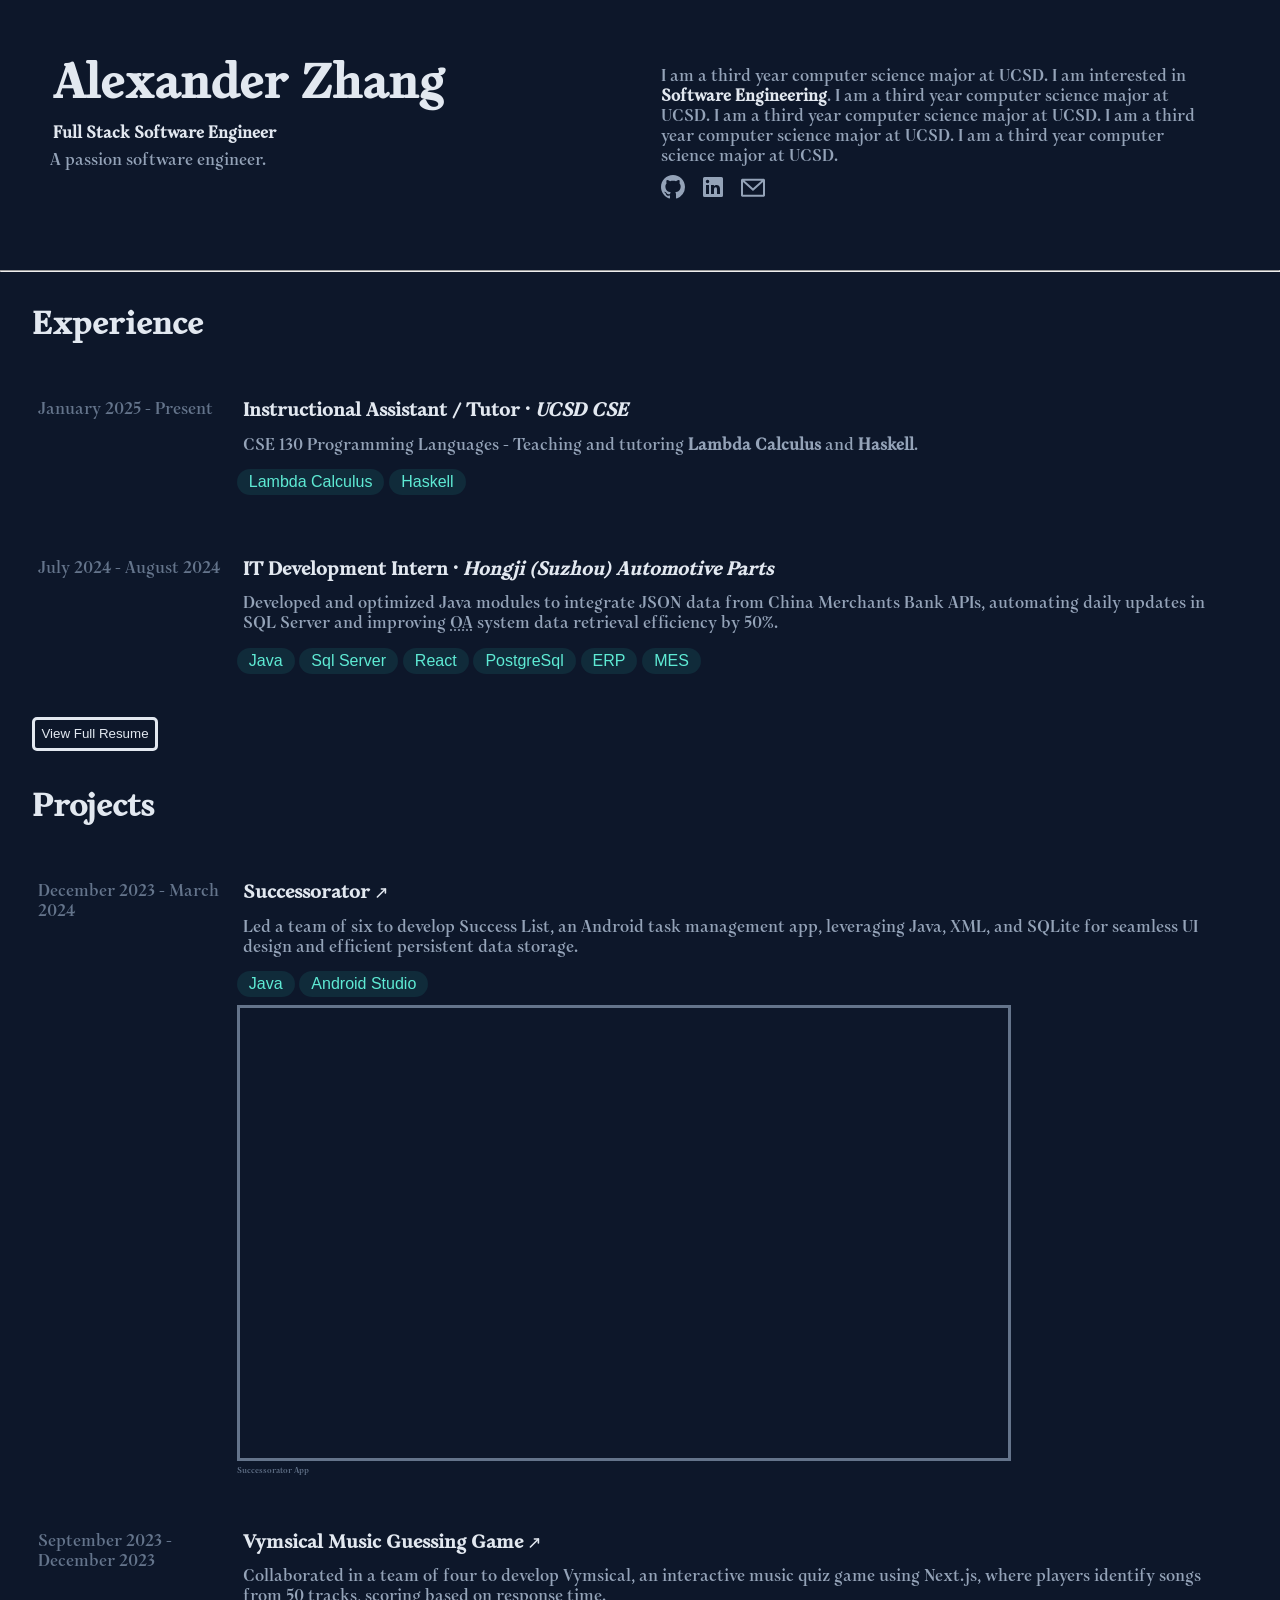
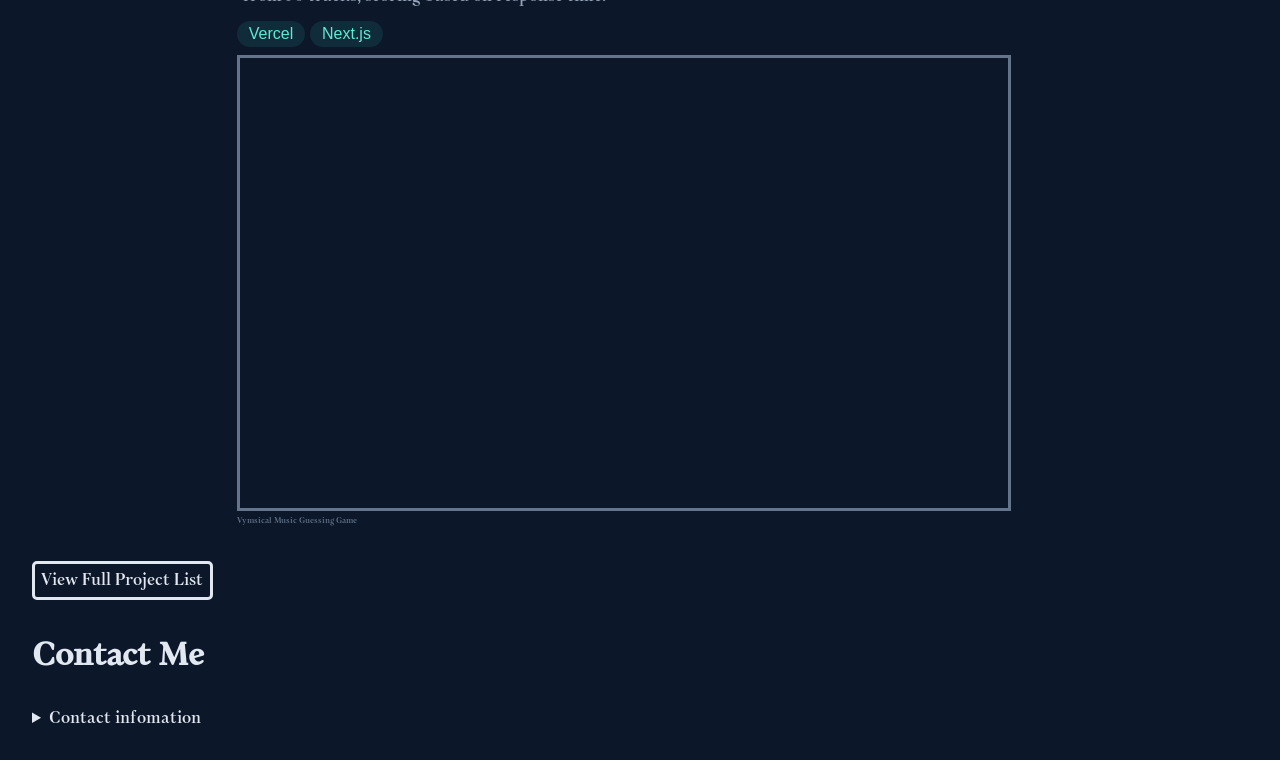
==== index.html @ 4f4a3b70 "init" ====
<!DOCTYPE html>
<html lang="en">

<head>
	<meta charset="utf-8">
    <meta name="viewport" content="width=device-width, initial-scale=1">
	<title>Portfolio</title>
    <link rel="stylesheet" href="styles.css">

</head>

<body>
    <header>
        <section id="myself">
            <h1>Alexander Zhang</h1>
            <h2>Full Stack Software Engineer</h2>
            <p>A passion software engineer.</p>
        </section>
        
        <aside>
            <p>
                I am a third year computer science major at UCSD. I am interested in <strong>Software Engineering</strong>. I am a third year computer science major at UCSD. I am a third year computer science major at UCSD. I am a third year computer science major at UCSD. I am a third year computer science major at UCSD.
            </p>
            <nav>
                <a title="Github" href="https://github.com/AlexanderZhangWang"><span class="sr">Github</span><svg xmlns="http://www.w3.org/2000/svg" viewBox="0 0 16 16" class="logo" aria-hidden="true"><path d="M8 0C3.58 0 0 3.58 0 8c0 3.54 2.29 6.53 5.47 7.59.4.07.55-.17.55-.38 0-.19-.01-.82-.01-1.49-2.01.37-2.53-.49-2.69-.94-.09-.23-.48-.94-.82-1.13-.28-.15-.68-.52-.01-.53.63-.01 1.08.58 1.23.82.72 1.21 1.87.87 2.33.66.07-.52.28-.87.51-1.07-1.78-.2-3.64-.89-3.64-3.95 0-.87.31-1.59.82-2.15-.08-.2-.36-1.02.08-2.12 0 0 .67-.21 2.2.82.64-.18 1.32-.27 2-.27.68 0 1.36.09 2 .27 1.53-1.04 2.2-.82 2.2-.82.44 1.1.16 1.92.08 2.12.51.56.82 1.27.82 2.15 0 3.07-1.87 3.75-3.65 3.95.29.25.54.73.54 1.48 0 1.07-.01 1.93-.01 2.2 0 .21.15.46.55.38A8.013 8.013 0 0016 8c0-4.42-3.58-8-8-8z"></path></svg></a> 
                <a title="Linkedin" href="https://www.linkedin.com/in/alexander-zhang-wang/"><span class="sr">Linkedin</span><svg xmlns="http://www.w3.org/2000/svg" viewBox="0 0 24 24" class="logo" aria-hidden="true"><path d="M20.5 2h-17A1.5 1.5 0 002 3.5v17A1.5 1.5 0 003.5 22h17a1.5 1.5 0 001.5-1.5v-17A1.5 1.5 0 0020.5 2zM8 19H5v-9h3zM6.5 8.25A1.75 1.75 0 118.3 6.5a1.78 1.78 0 01-1.8 1.75zM19 19h-3v-4.74c0-1.42-.6-1.93-1.38-1.93A1.74 1.74 0 0013 14.19a.66.66 0 000 .14V19h-3v-9h2.9v1.3a3.11 3.11 0 012.7-1.4c1.55 0 3.36.86 3.36 3.66z"></path></svg></a> 
                <a title="Email" href="mailto:alexanderzhangwang@hotmail.com"><span class="sr">Email</span><svg viewBox="3 2.5 18 18" class="logo" aria-hidden="true" xmlns="http://www.w3.org/2000/svg"><path fill-rule="evenodd" clip-rule="evenodd" d="M3.75 5.25L3 6V18L3.75 18.75H20.25L21 18V6L20.25 5.25H3.75ZM4.5 7.6955V17.25H19.5V7.69525L11.9999 14.5136L4.5 7.6955ZM18.3099 6.75H5.68986L11.9999 12.4864L18.3099 6.75Z"/></a> 
            </nav>
        </aside>
    </header>

    <main>
        <noscript>This browser does not support Javascript</noscript>
        
        <hr>

        <section id="experience">
            <h2>Experience</h2>
            <div>
                <ol class="experience_list">
                    <li>
                        <header>January 2025 - Present</header>
                        <div>
                            <h3>
                                <span>
                                    Instructional Assistant / Tutor · <i>UCSD CSE</i>
                                </span>
                            </h3>
                            <p>
                                CSE 130 Programming Languages - Teaching and tutoring <b>Lambda Calculus</b> and <b>Haskell</b>.
                            </p>
                            <ul class="skill">                              
                                <li>Lambda Calculus</li>
                                <li>Haskell</li>
                            </ul>
                        </div>
                    </li>

                    <li>
                        <header>July 2024 - August 2024</header>
                        <div>
                            <h3>
                                <span>
                                    IT Development Intern · <em>Hongji (Suzhou) Automotive Parts</em>
                                </span>
                            </h3>
                            <p>
                                Developed and optimized Java modules to integrate JSON data from China Merchants Bank APIs, automating daily updates in
                                SQL Server and improving <abbr title="Office Automation">OA</abbr> system data retrieval efficiency by 50%.                            </p>
                            <ul class="skill">
                                <li>Java</li>
                                <li>Sql Server</li>
                                <li>React</li>
                                <li>PostgreSql</li>
                                <li>ERP</li>
                                <li>MES</li>
                            </ul>
                        </div>
                    </li>
                </ol>
            </div>
            <button class="resume" type="button">View Full Resume</button>
        </section>

        <section id="projects">
            <h2>Projects</h2>
            <div>
                <ol class="project_list">
                    <li>
                        <header>December 2023 - March 2024</header>
                        <div>
                            <h3>
                                <span>
                                    Successorator 
                                    <a title="Link" href="https://github.com/CSE-110-Winter-2024/project-team-25">
                                    <svg xmlns="http://www.w3.org/2000/svg" class="link" aria-hidden="true" viewBox="0 0 16 12"><line x1="3" y1="13" x2="13" y2="3" stroke="currentColor" stroke-width="2" stroke-linecap="round" stroke-linejoin="round"/><polyline points="8,3 13,3 13,8" fill="none" stroke="currentColor" stroke-width="2" stroke-linecap="round" stroke-linejoin="round"/></svg>
                                    </a>
                                </span>
                            </h3>
                            <p>
                                Led a team of six to develop Success List, an Android task management app, leveraging Java, XML, and SQLite for seamless UI
                                design and efficient persistent data storage.                            </p>
                            <ul class="skill">
                                <li>Java</li>
                                <li>Android Studio</li> 
                            </ul>
                            <figure>
                                <picture>
                                    <source media="(max-width: 1024px)" srcset="images/successorator_m.png">
                                    <source media="(max-width: 480px)" srcset="images/successorator_s.png">
                                    <img src="images/successorator_l.png" alt="Project Screenshot">
                                </picture>
                                <figcaption>Successorator App</figcaption>
                            </figure>
                        </div>
                    </li>

                    <li>
                        <header>September 2023 - December 2023</header>
                        <div>
                            <h3>
                                Vymsical Music Guessing Game
                                <a title="Link" href="https://vymsical-dev.vercel.app/start">
                                    <svg xmlns="http://www.w3.org/2000/svg" class="link" aria-hidden="true" viewBox="0 0 16 12"><line x1="3" y1="13" x2="13" y2="3" stroke="currentColor" stroke-width="2" stroke-linecap="round" stroke-linejoin="round"/><polyline points="8,3 13,3 13,8" fill="none" stroke="currentColor" stroke-width="2" stroke-linecap="round" stroke-linejoin="round"/></svg>
                                </a>
                            </h3>
                            <p>
                                Collaborated in a team of four to develop Vymsical, an interactive music quiz game using Next.js, where players identify songs from
                                50 tracks, scoring based on response time.
                            </p>
                            <ul class="skill">
                                    <li>Vercel</li>
                                    <li>Next.js</li>
                            </ul>
                            <figure>
                                <picture>
                                    <source media="(min-width: 800px)" srcset="images/vymsical_proj_m.png">
                                    <source media="(min-width: 400px)" srcset="images/vymsical_proj_s.png">
                                    <img src="images/vymsical_proj_l.png" alt="Project Screenshot">
                                </picture>
                                <figcaption>Vymsical Music Guessing Game</figcaption>
                            </figure>
                        </div>
                    </li>
                </ol>
            </div>
            <a title="Full Project List" class="proj_list_button" href="project_list.html">
                View Full Project List
            </a>
        </section>

        <section id="contact">
            <h2>Contact Me</h2>
            <details>
                <summary>Contact infomation</summary>
                <form action="/submit" method="post">
                    <fieldset>
                        <legend>Your Details</legend>
                        <label for="name">Name:</label>
                        <input type="text" id="name" name="name" required>
                        <br>
                        <label for="email">Email:</label>
                        <input type="email" id="email" name="email" required>
                        <br>
                        <label for="topic">Topic:</label>
                        <input list="topics" id="topic" name="topic">
                        <datalist id="topics">
                            <option value="Job Opportunity">
                            <option value="Collaboration">
                            <option value="Question">
                            <option value="Other"></option>
                        </datalist>
                        <br>
                        <label for="message">Message:</label>
                        <textarea id="message" name="message" rows="4" required></textarea>
                        <br>
                        <button type="submit">Send</button>
                    </fieldset>
                  </form>
            </details>
          </section>
    </main>
	
    <footer>
        
    </footer>
</body>

</html>
---- styles.css ----
:root {
    --primary-bg: color(display-p3 0.06 0.09 0.16);
    --fallback-bg: rgb(15, 23, 42);
}
* {
    background-color: var(--primary-bg, --fallback-bg);
    /* border: solid; */
    padding: 0;
    margin: 0;
}

@font-face {
    font-family: "Monomakh";
    src: url("Monomakh-Regular.ttf");
}

body {
    font-family: "Monomakh", sans-serif;
}
  
h1, h2, h3 {
    color: rgb(226, 232, 240);
    color: color-mix(in srgb, #E2E8F0 100%, black 0%)
}
  
p {
    color: #94A3B8;
}

#myself {
    margin: 0.2rem;
    padding: 0.2rem;
  
    h1 {
        margin: 0.2rem;
        padding: 0.2rem;
        font-size: 3rem;
    }
    h2 {
        margin: 0.2rem;
        padding: 0.2rem;
        font-size: 1rem;
    }
    p {
        margin: 0.2rem;
        font-size: 1rem;
    }
}
  
body {
    > header {
        display: flex;
        flex-direction: column;
        margin: 2rem;
    }
}
  
aside {
    text-align: left;
    padding: 0.2rem;
  
    p {
        margin: 0.2rem;
        padding: 0.2rem;
    }
}
  
.light-white {
    color: #94A3B8;
}
  
strong, bold, .resume {
    color: #E2E8F0;
}
  
.proj_list_button {
    display: inline-block;
    text-decoration: none;
    margin: 0.2rem 2rem;
    padding: 0.4rem;
    border-radius: 5px;
    color: #E2E8F0;
    border: solid;
}
  
li {
    header {
        color: #64748B;
    }
}
  
nav {
    color: #94A3B8;
    display: flex;
    gap: 1rem;
    margin: 0.2rem;
    padding: 0.2rem;
}
  
.sr {
    position: absolute;
    clip: rect(0, 0, 0, 0);
}
  
.logo {
    width: 1.5rem;
    height: 1.5rem;
    fill: #94A3B8;
  
    &:hover {
        fill: #E2E8F0;
    }
}

.link {
    width: 0.8rem;
    height: 0.8rem;
    color: #E2E8F0;
    transition: transform 0.3s ease;
}
.link:hover {
    transform: scale(1.2);
    color: #94A3B8;
    animation: r 2s ease-in-out;
}
@keyframes r {
    0%, 100%   { transform: translateX(0);}
    50% { transform: translateX(0.2rem);}
}
  
.experience_list,
.project_list {
    list-style: none;
    padding: 0;
    margin: 0;
  
    > li {
        margin: 1rem;
        padding: 1rem;
    
        header {
            margin: 0.2rem;
            padding: 0.2rem;
        }
        div {
            h3 {
                margin: 0.2rem;
                padding: 0.2rem;
                em {
                    display: inline;
                }
            }
            p {
                margin: 0.2rem;
                padding: 0.2rem;
            }
        }
    }
}
figure:has(figcaption) {
    figcaption {
        color: #64748B;
        font-size: 0.5rem;
    }
}
.skill {
    display: flex;
    flex-wrap: wrap;
    gap: 0.3rem;
  
    li {
        margin-bottom: 0.5rem;
        margin-top: 0.5rem;
        color: rgb(94, 234, 212);
        padding: 0.25rem 0.75rem;
        background-color: rgba(45, 212, 191, 0.1);
        border-radius: 9999px;
        display: inline-flex;
        align-items: center;
        border: 0 solid #e5e7eb;
        font-family: sans-serif;
        font-size: 1rem;
    }
}
.resume {
    margin: 0.2rem 2rem;
    padding: 0.4rem;
    border-radius: 5px;
    border: solid;
}
  
img {
    border: solid;
    color: #64748B;
}
  
#experience,
#projects,
#contact {
    h2 {
        margin: 1rem;
        padding: 1rem;
        font-size: 2rem;
    }
}
  
#contact {
    color: #E2E8F0;
    summary {
        margin-top: 1rem;
        margin-left: 2rem;
        margin-right: 2rem;
        margin-bottom: 2rem;
    }
    button {
        color: #E2E8F0;
        border: solid;
        margin: 1rem;
        padding: 1rem;
    }
}
@media (max-width: 480px) {
    * {
      /* background-color: blue; */
    }
    body {
        > header {
            flex-direction: column;
        }
    }
    #myself,
    aside {
        width: 100%;
    }
    img {
        width: 70dvw;
        height: 70dvh;
        object-fit: cover;
        object-position: top left;
    }
}
@media (min-width: 481px) and (max-width: 1024px) {
    * {
      /* background-color: yellow; */
    }
    body {
        > header {
            flex-direction: column;
        }
    }
    #myself {
        width: 100%;
    }
    aside {
        width: 100%;
        margin: 0.2rem;
        padding: 0.2rem;
    }
    .experience_list,
    .project_list {
        > li {
            display: flex;
            align-items: stretch;
  
            header {
                display: flex;
                width: 15vw;
            }
            div {
                flex: 1;
                display: flex;
                flex-direction: column;
                h3 {
                    em {
                        display: block;
                    }
                }
            }
        }
    }
    img {
        width: 60dvw;
        height: 50dvh;
        object-fit: contain;
    }
}
@media (min-width: 1025px) {
    * {
      /* background-color: green; */
    }
    body {
        > header {
            flex-direction: row;
            justify-content: space-between;
            align-items: stretch;
            padding: 0.5rem;
            gap: 1rem;
        }
    }
    #myself {
        width: 50%;
    }
    aside {
        width: 50%;
        margin: 1rem;
    }
    .experience_list,
    .project_list {
        > li {
            display: flex;
            align-items: stretch;
            header {
                display: flex;
                width: 15vw;
            }
            div {
                flex: 1;
                display: flex;
                flex-direction: column;
            }
        }
    }
    img {
        width: 60dvw;
        height: 50dvh;
        object-fit: contain;
    }
}
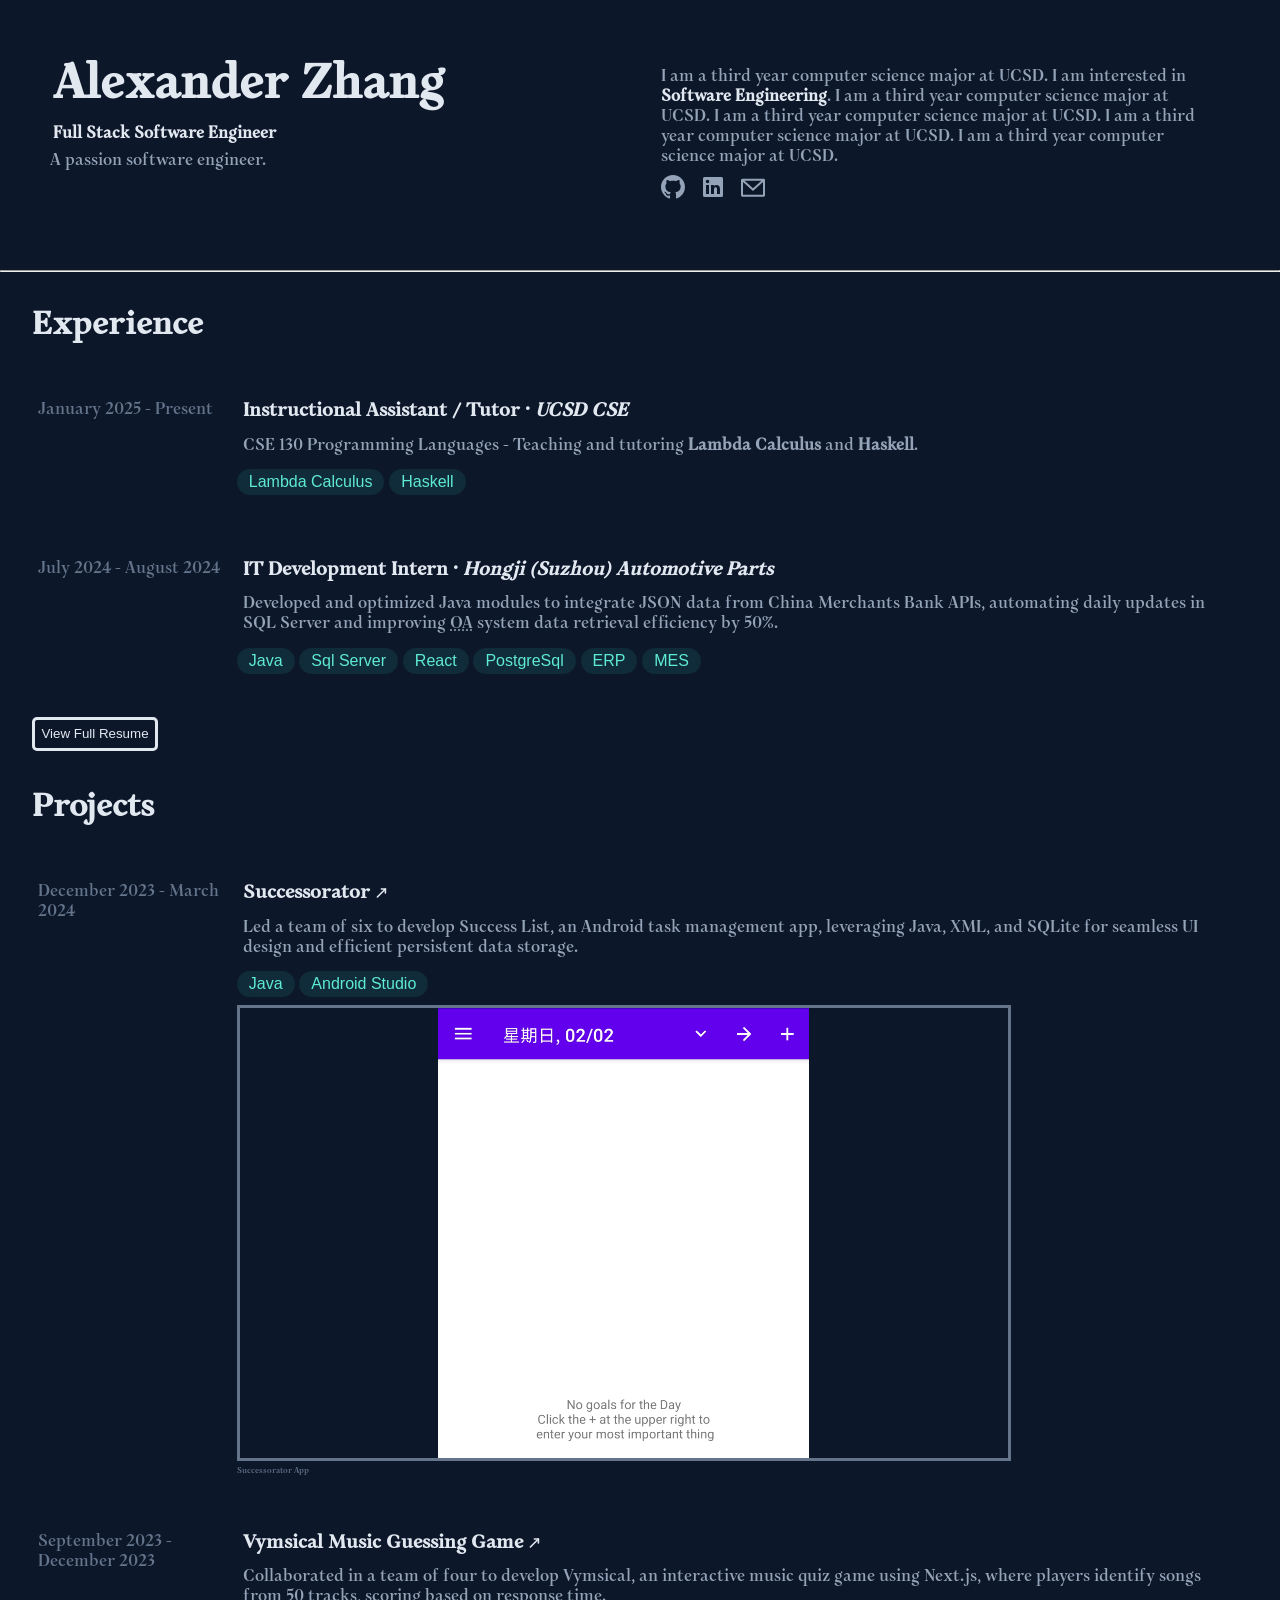
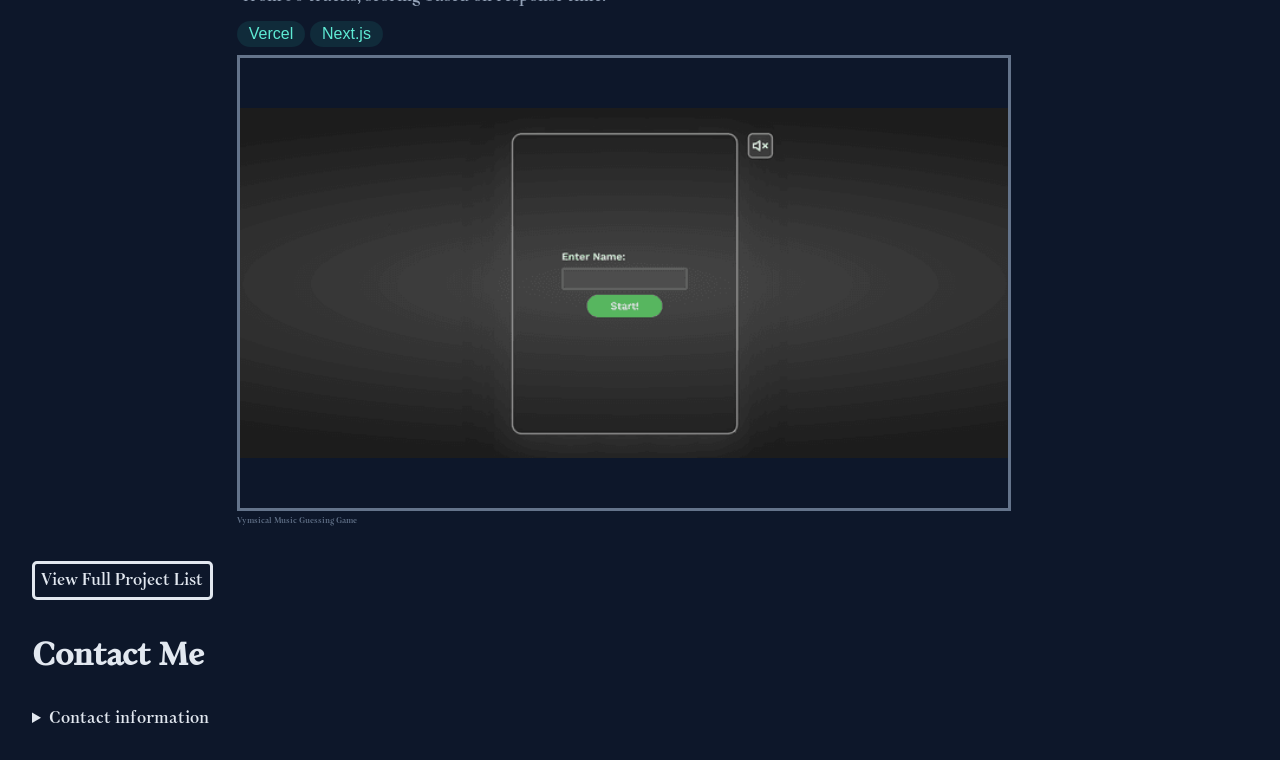
==== commit cfc1e079: "styled form" ====
--- a/index.html
+++ b/index.html
@@ -152,33 +152,39 @@
         <section id="contact">
             <h2>Contact Me</h2>
             <details>
-                <summary>Contact infomation</summary>
-                <form action="/submit" method="post">
-                    <fieldset>
-                        <legend>Your Details</legend>
-                        <label for="name">Name:</label>
-                        <input type="text" id="name" name="name" required>
-                        <br>
-                        <label for="email">Email:</label>
-                        <input type="email" id="email" name="email" required>
-                        <br>
-                        <label for="topic">Topic:</label>
-                        <input list="topics" id="topic" name="topic">
-                        <datalist id="topics">
-                            <option value="Job Opportunity">
-                            <option value="Collaboration">
-                            <option value="Question">
-                            <option value="Other"></option>
-                        </datalist>
-                        <br>
-                        <label for="message">Message:</label>
-                        <textarea id="message" name="message" rows="4" required></textarea>
-                        <br>
-                        <button type="submit">Send</button>
-                    </fieldset>
-                  </form>
+              <summary>Contact information</summary>
+          
+              <form 
+                id="contactForm" 
+                action="https://httpbin.org/post" 
+                method="POST">
+                <fieldset>
+                  <legend>Contact Me</legend>
+          
+                  <label for="name">
+                    Name <span class="required-indicator" aria-hidden="true">*</span></label>
+                  <input id="name" name="name" type="text" arira-required="true" required /> 
+          
+                  <label for="email">
+                    Email <span class="required-indicator" aria-hidden="true">*</span></label>
+                  <input id="email" name="email" type="email" required aria-required="true" />
+          
+                  <label for="comments">
+                    Comments <span class="required-indicator" aria-hidden="true">*</span></label>
+                  <textarea id="comments" name="comments" rows="4" required aria-required="true"></textarea>
+          
+                  <input type="hidden" name="possible_bot" value="true" />
+          
+                  <output id="errorMessage" aria-live="polite"></output>
+                  <output id="infoMessage" aria-live="polite"></output>
+          
+                  <button type="submit">Submit</button>
+                </fieldset>
+              </form>
+          
             </details>
           </section>
+          
     </main>
 	
     <footer>
--- a/styles.css
+++ b/styles.css
@@ -219,6 +219,64 @@
         padding: 1rem;
     }
 }
+
+
+#contactForm {
+    display: flex; 
+    flex-direction: column; 
+    gap: 1rem;
+    max-width: 600px;
+    margin: 2rem auto; 
+  }
+  
+  #contactForm fieldset {
+    border: 1px solid #ccc;
+    padding: 1rem;
+  }
+  #contactForm legend {
+    font-size: 1.25rem;
+    margin-bottom: 1rem;
+  }
+  
+  #contactForm label {
+    display: block;
+    font-weight: 600; 
+    margin-bottom: 0.25rem;
+  }
+  
+  .required-indicator {
+    color: red;
+  }
+  
+  #contactForm input[type="text"],
+  #contactForm input[type="email"],
+  #contactForm textarea {
+    width: 100%;
+    max-width: 100%;
+    padding: 0.5rem;
+    margin-bottom: 0.5rem;
+    box-sizing: border-box;
+    color: white
+  }
+  
+  #contactForm output {
+    display: block; 
+    font-weight: bold; 
+    padding: 0.5rem 0; 
+  }
+  
+  #errorMessage {
+    color: red; 
+  }
+  #infoMessage {
+    color: green; 
+  }
+  
+  #contactForm button {
+    align-self: flex-start; 
+    padding: 0.75rem 1rem;
+    cursor: pointer;
+  }
 @media (max-width: 480px) {
     * {
       /* background-color: blue; */
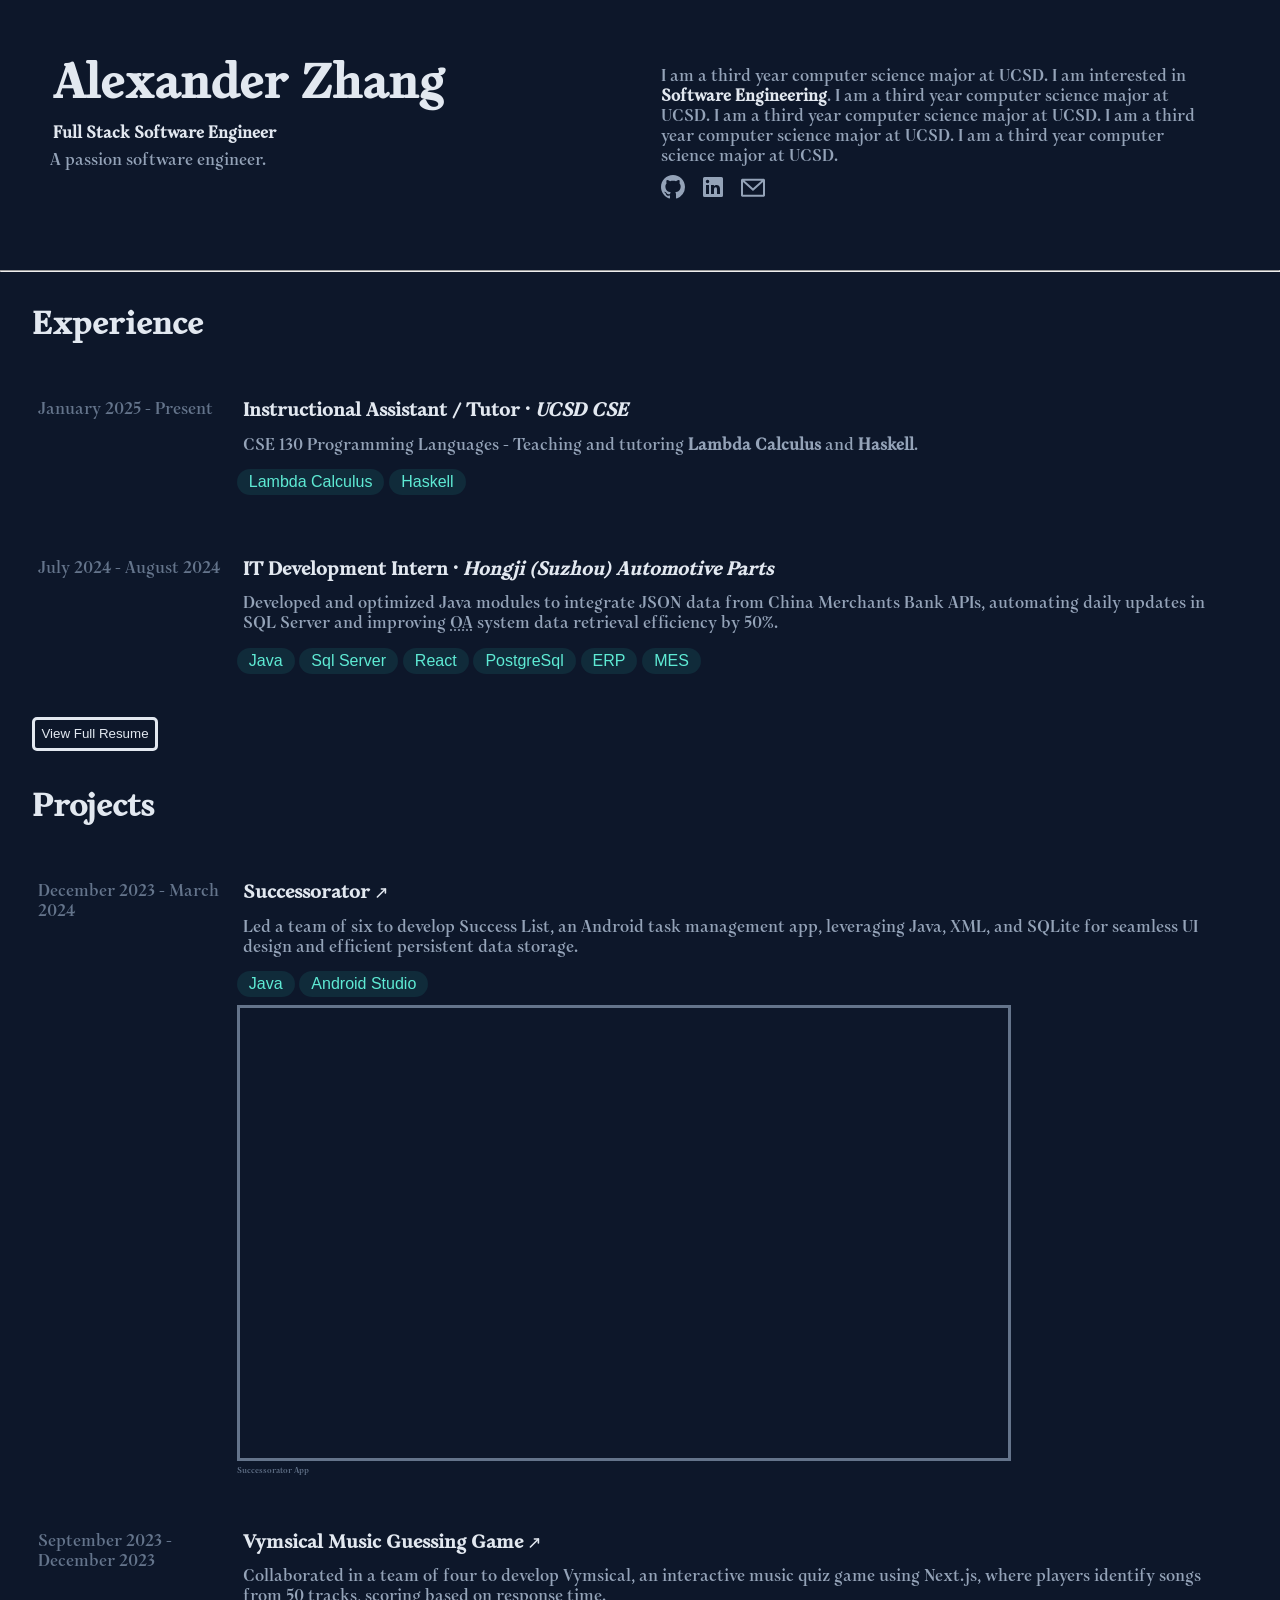
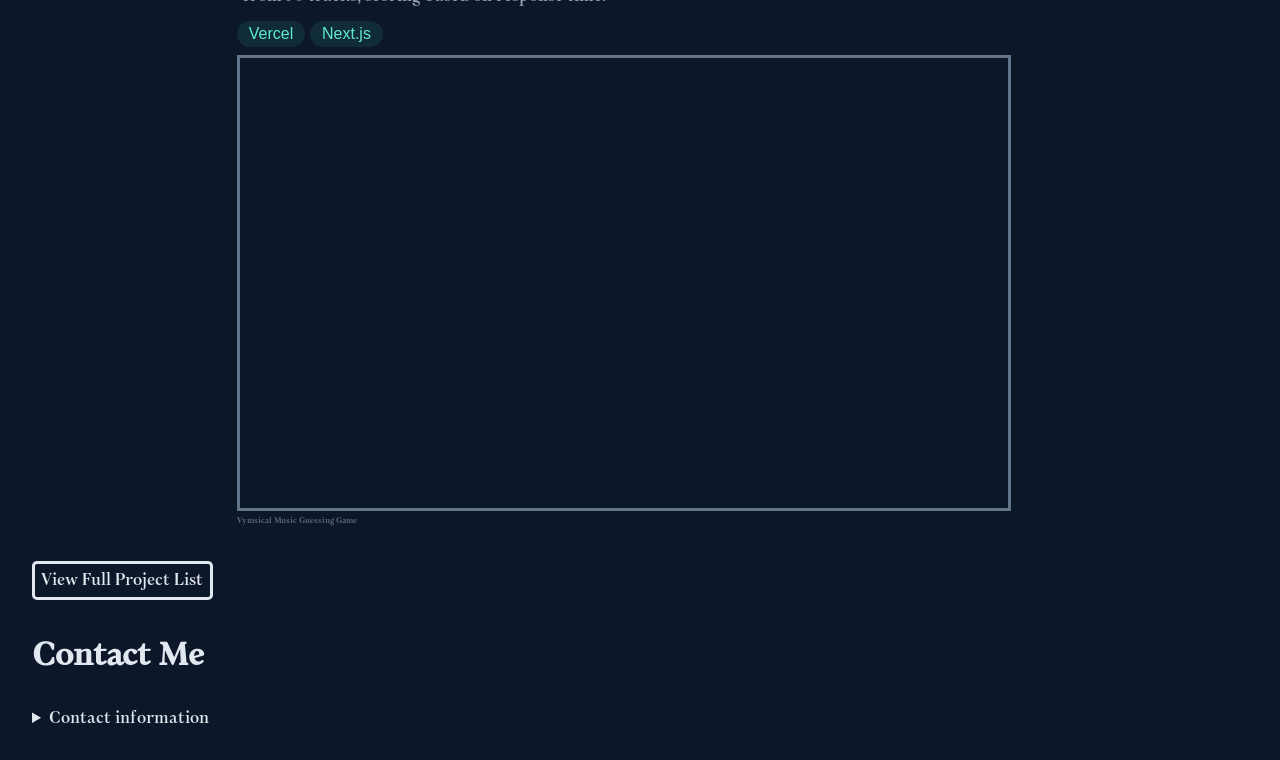
==== commit 25c78f5d: "add js" ====
--- a/index.html
+++ b/index.html
@@ -159,26 +159,33 @@
                 action="https://httpbin.org/post" 
                 method="POST">
                 <fieldset>
-                  <legend>Contact Me</legend>
-          
-                  <label for="name">
+                    <legend>Contact Me</legend>
+            
+                    <label for="name">
                     Name <span class="required-indicator" aria-hidden="true">*</span></label>
-                  <input id="name" name="name" type="text" arira-required="true" required /> 
-          
-                  <label for="email">
+                    <input id="name" name="name" type="text" arira-required="true" required pattern="^[a-zA-Z'\-]{2,50}$"
+                    title="Name must be 2-50 letters (you may include spaces, hyphens, or apostrophes)."
+                    placeholder="Your Full Name"/> 
+            
+                    <label for="email">
                     Email <span class="required-indicator" aria-hidden="true">*</span></label>
-                  <input id="email" name="email" type="email" required aria-required="true" />
-          
-                  <label for="comments">
+                    <input id="email" name="email" type="email" required aria-required="true" placeholder="you@example.com" />
+            
+                    <label for="comments">
                     Comments <span class="required-indicator" aria-hidden="true">*</span></label>
-                  <textarea id="comments" name="comments" rows="4" required aria-required="true"></textarea>
-          
-                  <input type="hidden" name="possible_bot" value="true" />
-          
-                  <output id="errorMessage" aria-live="polite"></output>
-                  <output id="infoMessage" aria-live="polite"></output>
-          
-                  <button type="submit">Submit</button>
+                    <textarea id="comments" name="comments" rows="4" minlength="10" maxlength="300" required placeholder="Your message (10-300 characters)" aria-required="true"></textarea>
+                    <div>
+                    Characters remaining: 
+                    <span id="commentCountdown">300</span>
+                    </div>
+
+                    <input type="hidden" name="possible_bot" value="true" />
+                    <input type="hidden" id="formErrorsField" name="form-errors" value="" />
+            
+                    <output id="errorMessage" aria-live="polite"></output>
+                    <output id="infoMessage" aria-live="polite"></output>
+            
+                    <button type="submit">Submit</button>
                 </fieldset>
               </form>
           
@@ -190,6 +197,7 @@
     <footer>
         
     </footer>
+    <script src="formValidation.js"></script>
 </body>
 
 </html>
--- a/styles.css
+++ b/styles.css
@@ -227,56 +227,83 @@
     gap: 1rem;
     max-width: 600px;
     margin: 2rem auto; 
-  }
-  
-  #contactForm fieldset {
+}
+  
+#contactForm fieldset {
     border: 1px solid #ccc;
     padding: 1rem;
-  }
-  #contactForm legend {
+}
+#contactForm legend {
     font-size: 1.25rem;
     margin-bottom: 1rem;
-  }
-  
-  #contactForm label {
+}
+
+#contactForm label {
     display: block;
     font-weight: 600; 
     margin-bottom: 0.25rem;
-  }
-  
-  .required-indicator {
+}
+
+.required-indicator {
     color: red;
-  }
-  
-  #contactForm input[type="text"],
-  #contactForm input[type="email"],
-  #contactForm textarea {
+}
+input:invalid, textarea:invalid {
+    border-color: red;
+}
+input:valid, textarea:valid {
+    border-color: green;
+}
+input:required, textarea:required {
+    background-color: #fef0d3; 
+}
+input:optional, textarea:optional {
+    background-color: #f7f7f7;
+}
+input:placeholder-shown {
+    background-color: bisque;
+}
+
+  
+#contactForm input[type="text"],
+#contactForm input[type="email"],
+#contactForm textarea {
     width: 100%;
     max-width: 100%;
     padding: 0.5rem;
     margin-bottom: 0.5rem;
     box-sizing: border-box;
     color: white
-  }
-  
-  #contactForm output {
+}
+  
+#contactForm output {
     display: block; 
     font-weight: bold; 
     padding: 0.5rem 0; 
-  }
-  
-  #errorMessage {
+}
+  
+#errorMessage {
     color: red; 
-  }
-  #infoMessage {
+}
+#infoMessage {
     color: green; 
-  }
-  
-  #contactForm button {
+}
+  
+#contactForm button {
     align-self: flex-start; 
     padding: 0.75rem 1rem;
     cursor: pointer;
-  }
+}
+.flash-error {
+    animation: flash-error 0.2s ease-in-out;
+}
+@keyframes flash-error {
+    0% { background-color: #f8d7da; }
+    100% { background-color: white; }
+}
+.near-limit {
+    color: orange;
+    font-weight: bold;
+}
 @media (max-width: 480px) {
     * {
       /* background-color: blue; */
